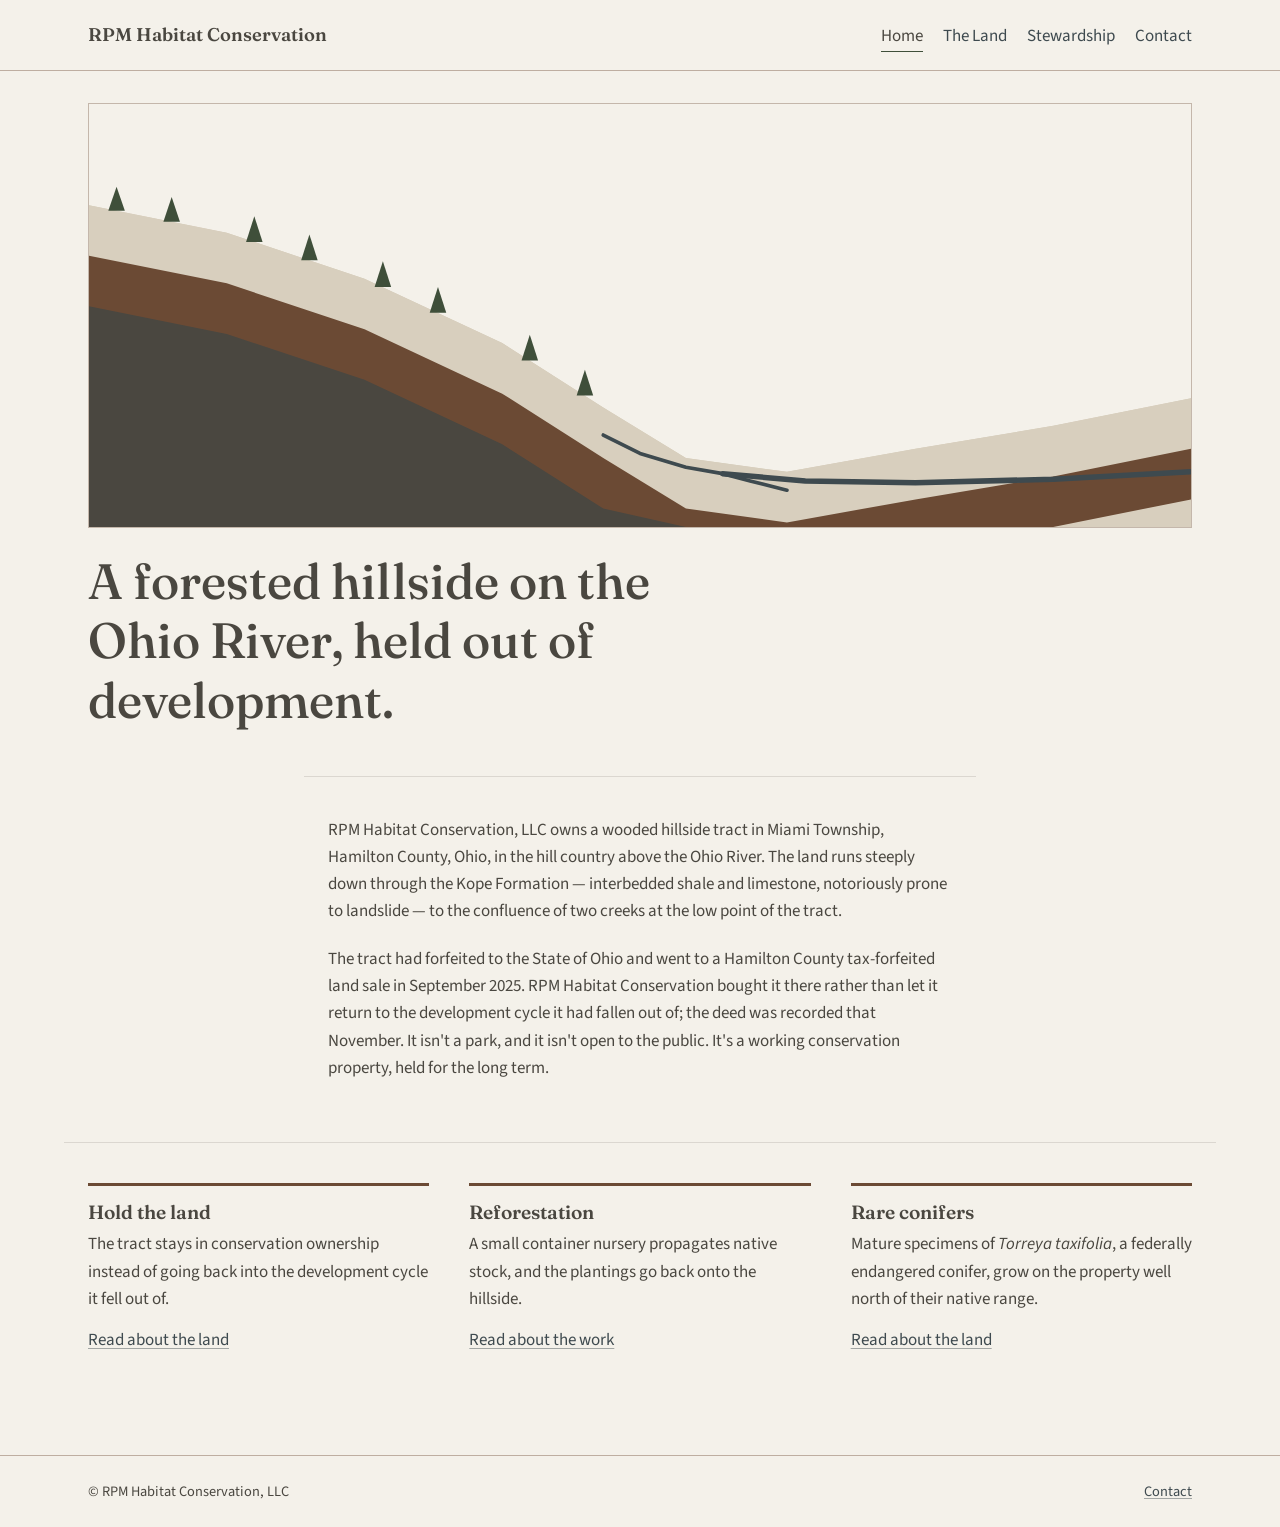
==== index.html @ 43ec8411 "Build static site for RPM Habitat Conservation, LLC Four-page static HTML/CSS site (home, land, stew" ====
<!doctype html>
<html lang="en">
<head>
<meta charset="utf-8">
<meta name="viewport" content="width=device-width, initial-scale=1">
<title>RPM Habitat Conservation</title>
<meta name="description" content="RPM Habitat Conservation, LLC holds a wooded hillside tract above the Ohio River in Hamilton County, Ohio, out of the development cycle it fell out of.">
<link rel="canonical" href="/">
<meta property="og:title" content="RPM Habitat Conservation">
<meta property="og:description" content="A forested hillside on the Ohio River, held out of development.">
<meta property="og:image" content="/assets/img/og-image.png">
<meta property="og:type" content="website">
<meta name="twitter:card" content="summary_large_image">
<link rel="preconnect" href="https://fonts.googleapis.com">
<link rel="preconnect" href="https://fonts.gstatic.com" crossorigin>
<link href="https://fonts.googleapis.com/css2?family=Fraunces:opsz,wght@9..144,500;9..144,600&family=Source+Sans+3:wght@400;600&display=swap" rel="stylesheet">
<link rel="stylesheet" href="styles.css">
</head>
<body>
<a class="skip-link" href="#main">Skip to content</a>

<header class="site-header">
  <div class="wrap">
    <a class="site-title" href="/">RPM Habitat Conservation</a>
    <nav class="site-nav" aria-label="Primary">
      <ul>
        <li><a href="/" aria-current="page">Home</a></li>
        <li><a href="/land.html">The Land</a></li>
        <li><a href="/stewardship.html">Stewardship</a></li>
        <li><a href="/contact.html">Contact</a></li>
      </ul>
    </nav>
  </div>
</header>

<main id="main">

  <section class="hero wrap">
    <img class="hero-art" src="/assets/img/hillside-hero.svg" alt="" width="1200" height="460">
    <div class="hero-heading">
      <h1>A forested hillside on the Ohio River, held out of development.</h1>
    </div>
  </section>

  <section class="section section-narrow wrap">
    <p>RPM Habitat Conservation, LLC owns a wooded hillside tract in Miami Township, Hamilton County, Ohio, in the hill country above the Ohio River. The land runs steeply down through the Kope Formation — interbedded shale and limestone, notoriously prone to landslide — to the confluence of two creeks at the low point of the tract.</p>
    <p>The tract had forfeited to the State of Ohio and went to a Hamilton County tax-forfeited land sale in September 2025. RPM Habitat Conservation bought it there rather than let it return to the development cycle it had fallen out of; the deed was recorded that November. It isn't a park, and it isn't open to the public. It's a working conservation property, held for the long term.</p>
  </section>

  <section class="section wrap">
    <div class="activities">
      <div class="activity">
        <h3>Hold the land</h3>
        <p>The tract stays in conservation ownership instead of going back into the development cycle it fell out of.</p>
        <p><a href="/land.html">Read about the land</a></p>
      </div>
      <div class="activity">
        <h3>Reforestation</h3>
        <p>A small container nursery propagates native stock, and the plantings go back onto the hillside.</p>
        <p><a href="/stewardship.html">Read about the work</a></p>
      </div>
      <div class="activity">
        <h3>Rare conifers</h3>
        <p>Mature specimens of <em>Torreya taxifolia</em>, a federally endangered conifer, grow on the property well north of their native range.</p>
        <p><a href="/land.html">Read about the land</a></p>
      </div>
    </div>
  </section>

</main>

<footer class="site-footer">
  <div class="wrap">
    <span>&copy; RPM Habitat Conservation, LLC</span>
    <!-- TODO: insert the contact email you want published -->
    <a href="/contact.html">Contact</a>
  </div>
</footer>

</body>
</html>
---- styles.css ----
/* RPM Habitat Conservation — shared stylesheet
   Palette: wet shale grey, limestone buff, winter oak brown, creek-water slate,
   one restrained living green (torreya). */

:root {
  --shale: #4A4740;
  --buff: #D8CFBE;
  --oak: #6B4A34;
  --slate: #3E4A4F;
  --torreya: #3F4F3A;
  --paper: #F4F1EA;

  --serif: "Fraunces", Georgia, "Times New Roman", serif;
  --sans: "Source Sans 3", -apple-system, BlinkMacSystemFont, "Segoe UI", sans-serif;

  --measure: 42rem;
  --wide: 72rem;
}

*, *::before, *::after {
  box-sizing: border-box;
}

html {
  scroll-behavior: smooth;
}

body {
  margin: 0;
  background: var(--paper);
  color: var(--shale);
  font-family: var(--sans);
  font-size: 1.0625rem;
  line-height: 1.6;
}

h1, h2, h3 {
  font-family: var(--serif);
  font-weight: 600;
  line-height: 1.2;
  color: var(--shale);
  margin: 0 0 0.6em;
}

h1 { font-size: clamp(2rem, 1.5rem + 2vw, 3.1rem); font-weight: 500; }
h2 { font-size: clamp(1.4rem, 1.2rem + 1vw, 1.9rem); }
h3 { font-size: 1.2rem; }

p {
  margin: 0 0 1.2em;
  max-width: var(--measure);
}

a {
  color: var(--slate);
  text-decoration: underline;
  text-decoration-color: color-mix(in srgb, var(--slate) 45%, transparent);
  text-underline-offset: 0.15em;
}

a:hover {
  color: var(--oak);
}

a:focus-visible,
button:focus-visible,
[tabindex]:focus-visible {
  outline: 3px solid var(--torreya);
  outline-offset: 3px;
}

img {
  max-width: 100%;
  display: block;
}

.wrap {
  width: 100%;
  max-width: var(--wide);
  margin-inline: auto;
  padding-inline: 1.5rem;
}

/* Skip link */
.skip-link {
  position: absolute;
  left: -999px;
  top: auto;
  background: var(--paper);
  color: var(--shale);
  padding: 0.75em 1em;
  border: 1px solid var(--shale);
  z-index: 100;
}

.skip-link:focus {
  left: 1rem;
  top: 1rem;
}

/* Header / nav */
.site-header {
  border-bottom: 1px solid color-mix(in srgb, var(--oak) 40%, transparent);
}

.site-header .wrap {
  display: flex;
  flex-wrap: wrap;
  align-items: baseline;
  justify-content: space-between;
  gap: 0.5rem 1.5rem;
  padding-block: 1.25rem;
}

.site-title {
  font-family: var(--serif);
  font-size: 1.15rem;
  font-weight: 600;
  color: var(--shale);
  text-decoration: none;
}

.site-title:hover {
  color: var(--shale);
}

.site-nav ul {
  display: flex;
  flex-wrap: wrap;
  gap: 1.25rem;
  list-style: none;
  margin: 0;
  padding: 0;
}

.site-nav a {
  text-decoration: none;
  color: var(--slate);
  border-bottom: 1px solid transparent;
  padding-bottom: 0.15em;
}

.site-nav a:hover {
  border-bottom-color: var(--oak);
}

.site-nav a[aria-current="page"] {
  color: var(--shale);
  border-bottom-color: var(--torreya);
}

/* Hero */
.hero {
  padding-block: 2rem 1rem;
}

.hero-art {
  width: 100%;
  height: auto;
  border: 1px solid color-mix(in srgb, var(--oak) 35%, transparent);
}

.hero-heading {
  max-width: 38rem;
  margin-top: 1.5rem;
}

/* Sections */
.section {
  padding-block: 2.5rem;
  border-top: 1px solid color-mix(in srgb, var(--shale) 15%, transparent);
}

.section:first-of-type {
  border-top: none;
}

.section-narrow {
  max-width: var(--measure);
}

/* Three-block summary (plain blocks, no cards) */
.activities {
  display: grid;
  grid-template-columns: 1fr;
  gap: 2rem;
}

@media (min-width: 46rem) {
  .activities {
    grid-template-columns: repeat(3, 1fr);
    gap: 2.5rem;
  }
}

.activity {
  border-top: 3px solid var(--oak);
  padding-top: 0.9rem;
}

.activity h3 {
  margin-bottom: 0.4em;
}

.activity p {
  margin-bottom: 0.8em;
}

/* Long-form article pages */
.article p,
.article li {
  max-width: var(--measure);
}

.article .lede {
  font-family: var(--serif);
  font-size: 1.25rem;
  color: var(--shale);
}

.article hr {
  border: none;
  border-top: 1px solid color-mix(in srgb, var(--oak) 45%, transparent);
  width: 4rem;
  margin: 2.5rem 0;
}

/* Photo placeholder (clearly labeled, until real photographs are supplied) */
.photo-placeholder {
  aspect-ratio: 16 / 10;
  width: 100%;
  max-width: var(--wide);
  border: 1px dashed color-mix(in srgb, var(--shale) 55%, transparent);
  background: var(--buff);
  display: flex;
  align-items: center;
  justify-content: center;
  text-align: center;
  color: var(--shale);
  font-size: 0.95rem;
  padding: 1rem;
  margin-block: 1.5rem;
}

/* Further reading / allies */
.further-reading ul {
  padding-left: 1.1rem;
}

.further-reading li {
  margin-bottom: 0.5em;
}

/* Contact */
.contact-email {
  font-family: var(--serif);
  font-size: 1.3rem;
}

/* Footer */
.site-footer {
  border-top: 1px solid color-mix(in srgb, var(--oak) 40%, transparent);
  margin-top: 3rem;
}

.site-footer .wrap {
  padding-block: 1.5rem;
  font-size: 0.9rem;
  color: var(--shale);
  display: flex;
  flex-wrap: wrap;
  gap: 0.5rem 1.5rem;
  justify-content: space-between;
}

.site-footer a {
  color: var(--slate);
}

@media (prefers-reduced-motion: reduce) {
  html {
    scroll-behavior: auto;
  }
  * {
    transition: none !important;
    animation: none !important;
  }
}
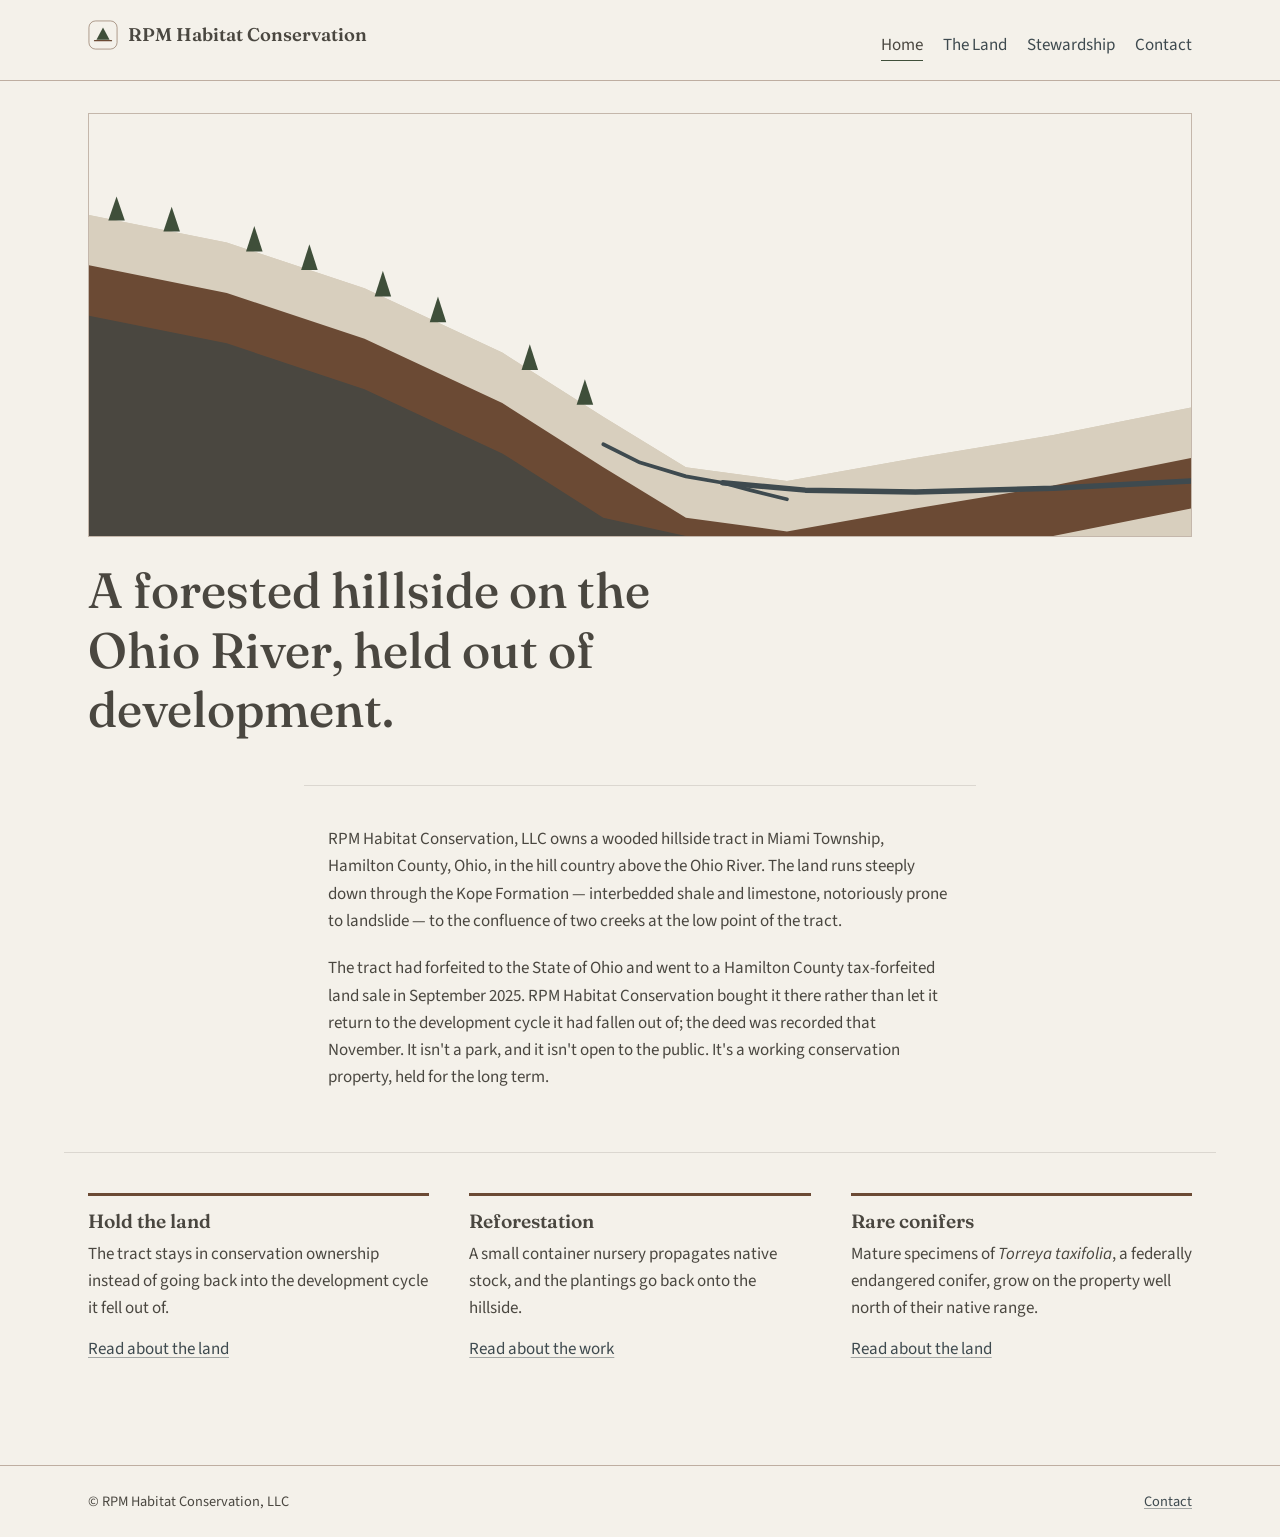
==== commit a88f873c: "Add simple header icon and favicon; document real Bluehost docroot Small conifer-on-ridge mark (same" ====
--- a/index.html
+++ b/index.html
@@ -15,13 +15,14 @@
 <link rel="preconnect" href="https://fonts.gstatic.com" crossorigin>
 <link href="https://fonts.googleapis.com/css2?family=Fraunces:opsz,wght@9..144,500;9..144,600&family=Source+Sans+3:wght@400;600&display=swap" rel="stylesheet">
 <link rel="stylesheet" href="styles.css">
+<link rel="icon" type="image/svg+xml" href="/assets/img/icon.svg">
 </head>
 <body>
 <a class="skip-link" href="#main">Skip to content</a>
 
 <header class="site-header">
   <div class="wrap">
-    <a class="site-title" href="/">RPM Habitat Conservation</a>
+    <a class="site-title" href="/"><img class="site-icon" src="/assets/img/icon.svg" alt="" width="28" height="28">RPM Habitat Conservation</a>
     <nav class="site-nav" aria-label="Primary">
       <ul>
         <li><a href="/" aria-current="page">Home</a></li>
--- a/styles.css
+++ b/styles.css
@@ -113,11 +113,20 @@
 }
 
 .site-title {
+  display: inline-flex;
+  align-items: center;
+  gap: 0.6rem;
   font-family: var(--serif);
   font-size: 1.15rem;
   font-weight: 600;
   color: var(--shale);
   text-decoration: none;
+}
+
+.site-icon {
+  width: 1.9rem;
+  height: 1.9rem;
+  flex-shrink: 0;
 }
 
 .site-title:hover {
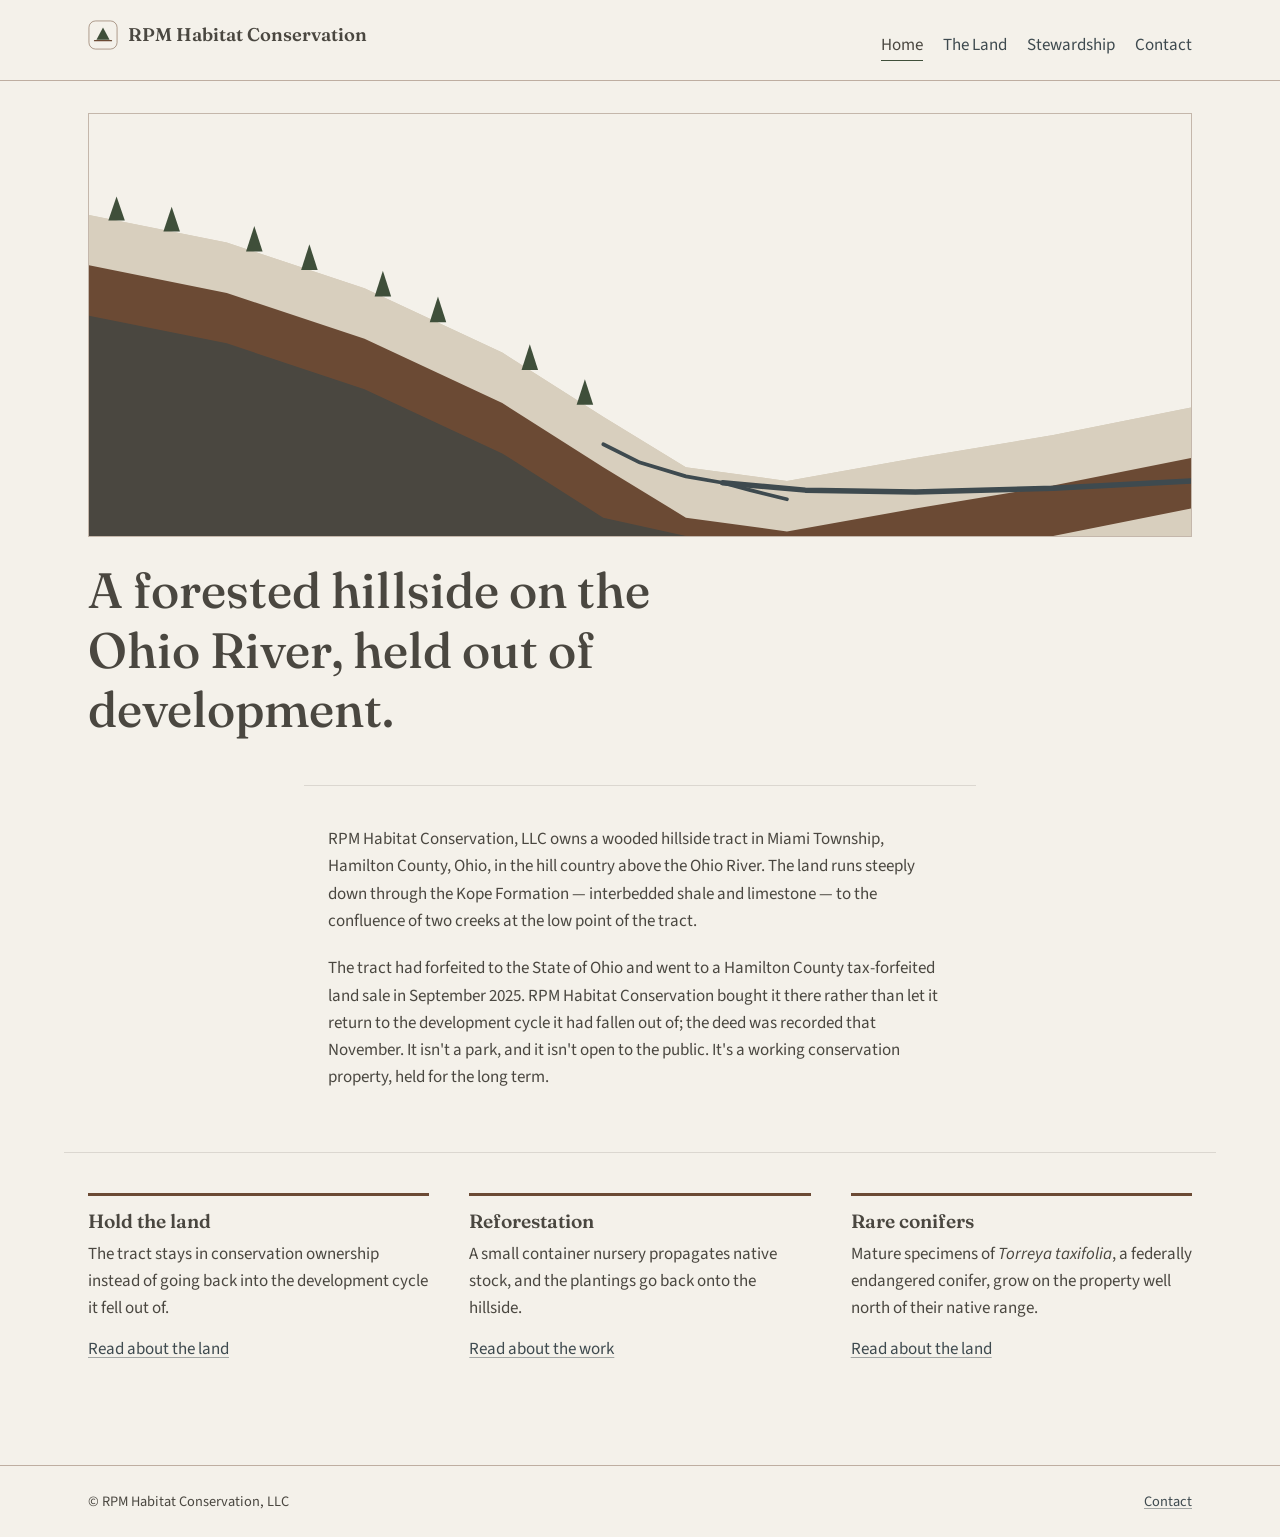
==== commit 32bbfdaf: "Add chestnut and buffalo clover; remove landslide/instability framing Land page's torreya section is" ====
--- a/index.html
+++ b/index.html
@@ -44,7 +44,7 @@
   </section>
 
   <section class="section section-narrow wrap">
-    <p>RPM Habitat Conservation, LLC owns a wooded hillside tract in Miami Township, Hamilton County, Ohio, in the hill country above the Ohio River. The land runs steeply down through the Kope Formation — interbedded shale and limestone, notoriously prone to landslide — to the confluence of two creeks at the low point of the tract.</p>
+    <p>RPM Habitat Conservation, LLC owns a wooded hillside tract in Miami Township, Hamilton County, Ohio, in the hill country above the Ohio River. The land runs steeply down through the Kope Formation — interbedded shale and limestone — to the confluence of two creeks at the low point of the tract.</p>
     <p>The tract had forfeited to the State of Ohio and went to a Hamilton County tax-forfeited land sale in September 2025. RPM Habitat Conservation bought it there rather than let it return to the development cycle it had fallen out of; the deed was recorded that November. It isn't a park, and it isn't open to the public. It's a working conservation property, held for the long term.</p>
   </section>
 
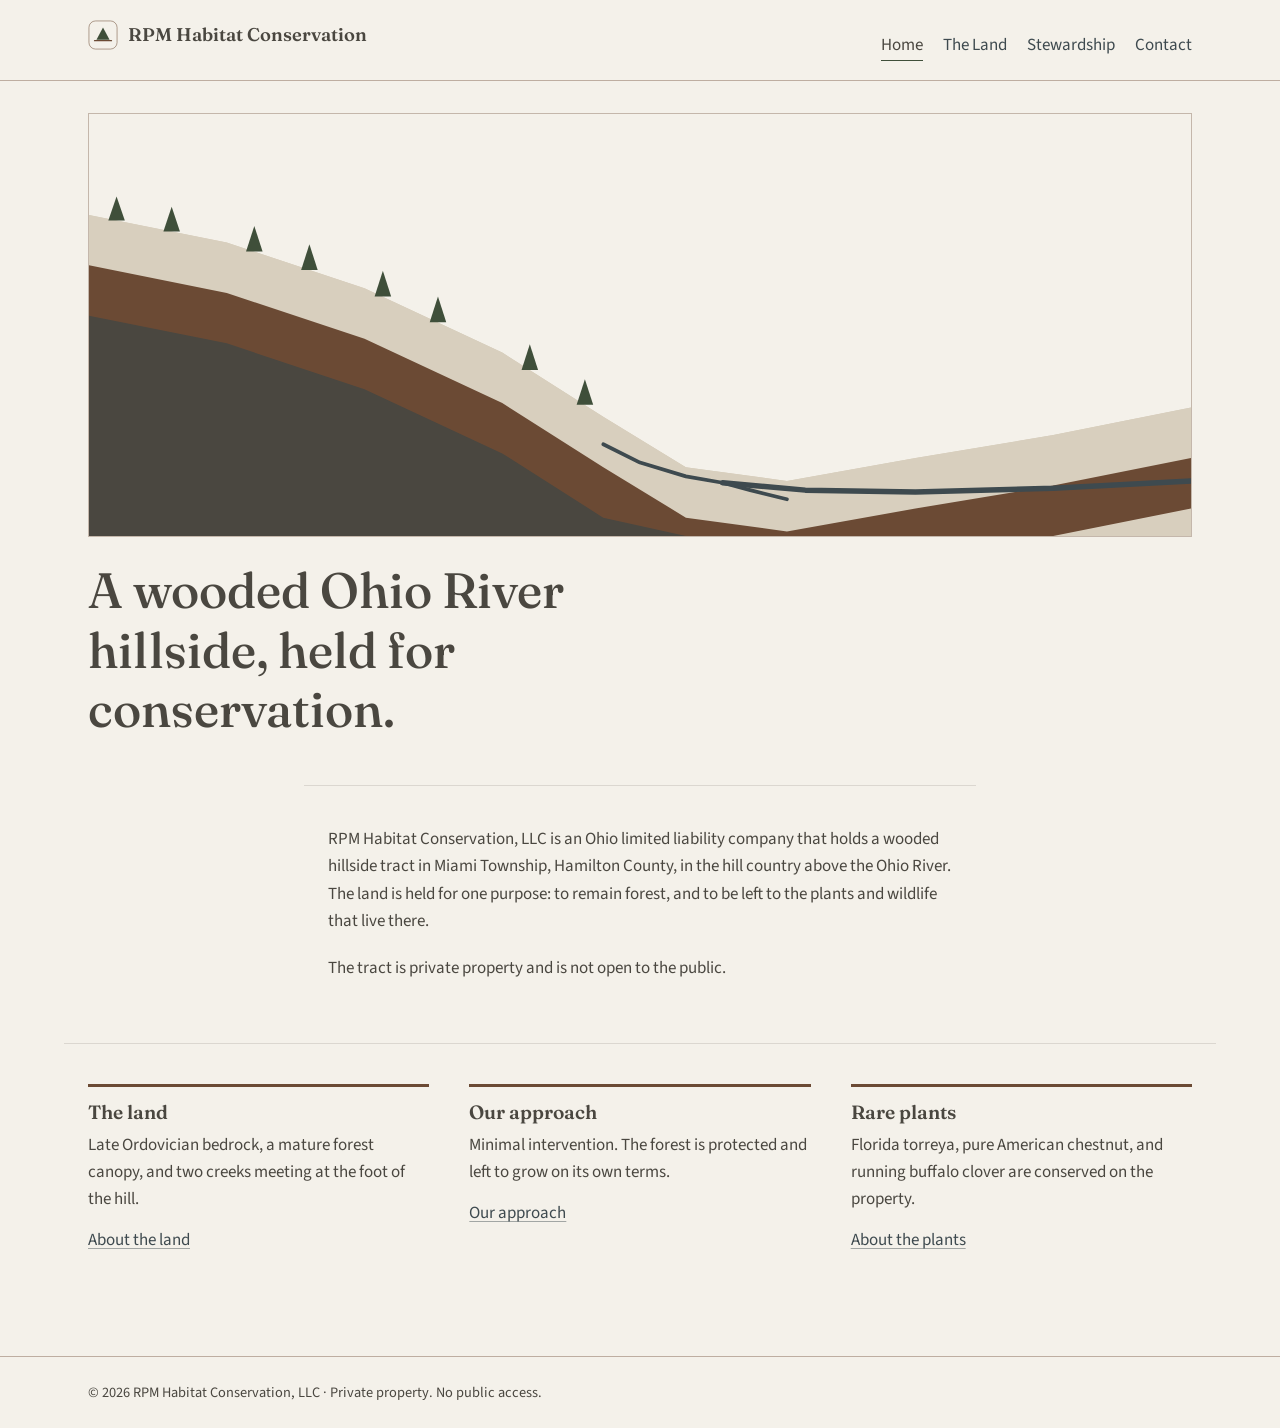
==== commit d8fcc069: "Formal copy revision; remove acquisition, nursery, and site-condition language; add land history Co-" ====
--- a/index.html
+++ b/index.html
@@ -4,10 +4,10 @@
 <meta charset="utf-8">
 <meta name="viewport" content="width=device-width, initial-scale=1">
 <title>RPM Habitat Conservation</title>
-<meta name="description" content="RPM Habitat Conservation, LLC holds a wooded hillside tract above the Ohio River in Hamilton County, Ohio, out of the development cycle it fell out of.">
+<meta name="description" content="RPM Habitat Conservation, LLC holds a wooded Ohio River hillside in Hamilton County, Ohio, for long-term conservation.">
 <link rel="canonical" href="/">
 <meta property="og:title" content="RPM Habitat Conservation">
-<meta property="og:description" content="A forested hillside on the Ohio River, held out of development.">
+<meta property="og:description" content="RPM Habitat Conservation, LLC holds a wooded Ohio River hillside in Hamilton County, Ohio, for long-term conservation.">
 <meta property="og:image" content="/assets/img/og-image.png">
 <meta property="og:type" content="website">
 <meta name="twitter:card" content="summary_large_image">
@@ -39,31 +39,31 @@
   <section class="hero wrap">
     <img class="hero-art" src="/assets/img/hillside-hero.svg" alt="" width="1200" height="460">
     <div class="hero-heading">
-      <h1>A forested hillside on the Ohio River, held out of development.</h1>
+      <h1>A wooded Ohio River hillside, held for conservation.</h1>
     </div>
   </section>
 
   <section class="section section-narrow wrap">
-    <p>RPM Habitat Conservation, LLC owns a wooded hillside tract in Miami Township, Hamilton County, Ohio, in the hill country above the Ohio River. The land runs steeply down through the Kope Formation — interbedded shale and limestone — to the confluence of two creeks at the low point of the tract.</p>
-    <p>The tract had forfeited to the State of Ohio and went to a Hamilton County tax-forfeited land sale in September 2025. RPM Habitat Conservation bought it there rather than let it return to the development cycle it had fallen out of; the deed was recorded that November. It isn't a park, and it isn't open to the public. It's a working conservation property, held for the long term.</p>
+    <p>RPM Habitat Conservation, LLC is an Ohio limited liability company that holds a wooded hillside tract in Miami Township, Hamilton County, in the hill country above the Ohio River. The land is held for one purpose: to remain forest, and to be left to the plants and wildlife that live there.</p>
+    <p>The tract is private property and is not open to the public.</p>
   </section>
 
   <section class="section wrap">
     <div class="activities">
       <div class="activity">
-        <h3>Hold the land</h3>
-        <p>The tract stays in conservation ownership instead of going back into the development cycle it fell out of.</p>
-        <p><a href="/land.html">Read about the land</a></p>
+        <h3>The land</h3>
+        <p>Late Ordovician bedrock, a mature forest canopy, and two creeks meeting at the foot of the hill.</p>
+        <p><a href="/land.html">About the land</a></p>
       </div>
       <div class="activity">
-        <h3>Reforestation</h3>
-        <p>A small container nursery propagates native stock, and the plantings go back onto the hillside.</p>
-        <p><a href="/stewardship.html">Read about the work</a></p>
+        <h3>Our approach</h3>
+        <p>Minimal intervention. The forest is protected and left to grow on its own terms.</p>
+        <p><a href="/stewardship.html">Our approach</a></p>
       </div>
       <div class="activity">
-        <h3>Rare conifers</h3>
-        <p>Mature specimens of <em>Torreya taxifolia</em>, a federally endangered conifer, grow on the property well north of their native range.</p>
-        <p><a href="/land.html">Read about the land</a></p>
+        <h3>Rare plants</h3>
+        <p>Florida torreya, pure American chestnut, and running buffalo clover are conserved on the property.</p>
+        <p><a href="/land.html#plants">About the plants</a></p>
       </div>
     </div>
   </section>
@@ -72,9 +72,7 @@
 
 <footer class="site-footer">
   <div class="wrap">
-    <span>&copy; RPM Habitat Conservation, LLC</span>
-    <!-- TODO: insert the contact email you want published -->
-    <a href="/contact.html">Contact</a>
+    <span>&copy; 2026 RPM Habitat Conservation, LLC · Private property. No public access.</span>
   </div>
 </footer>
 
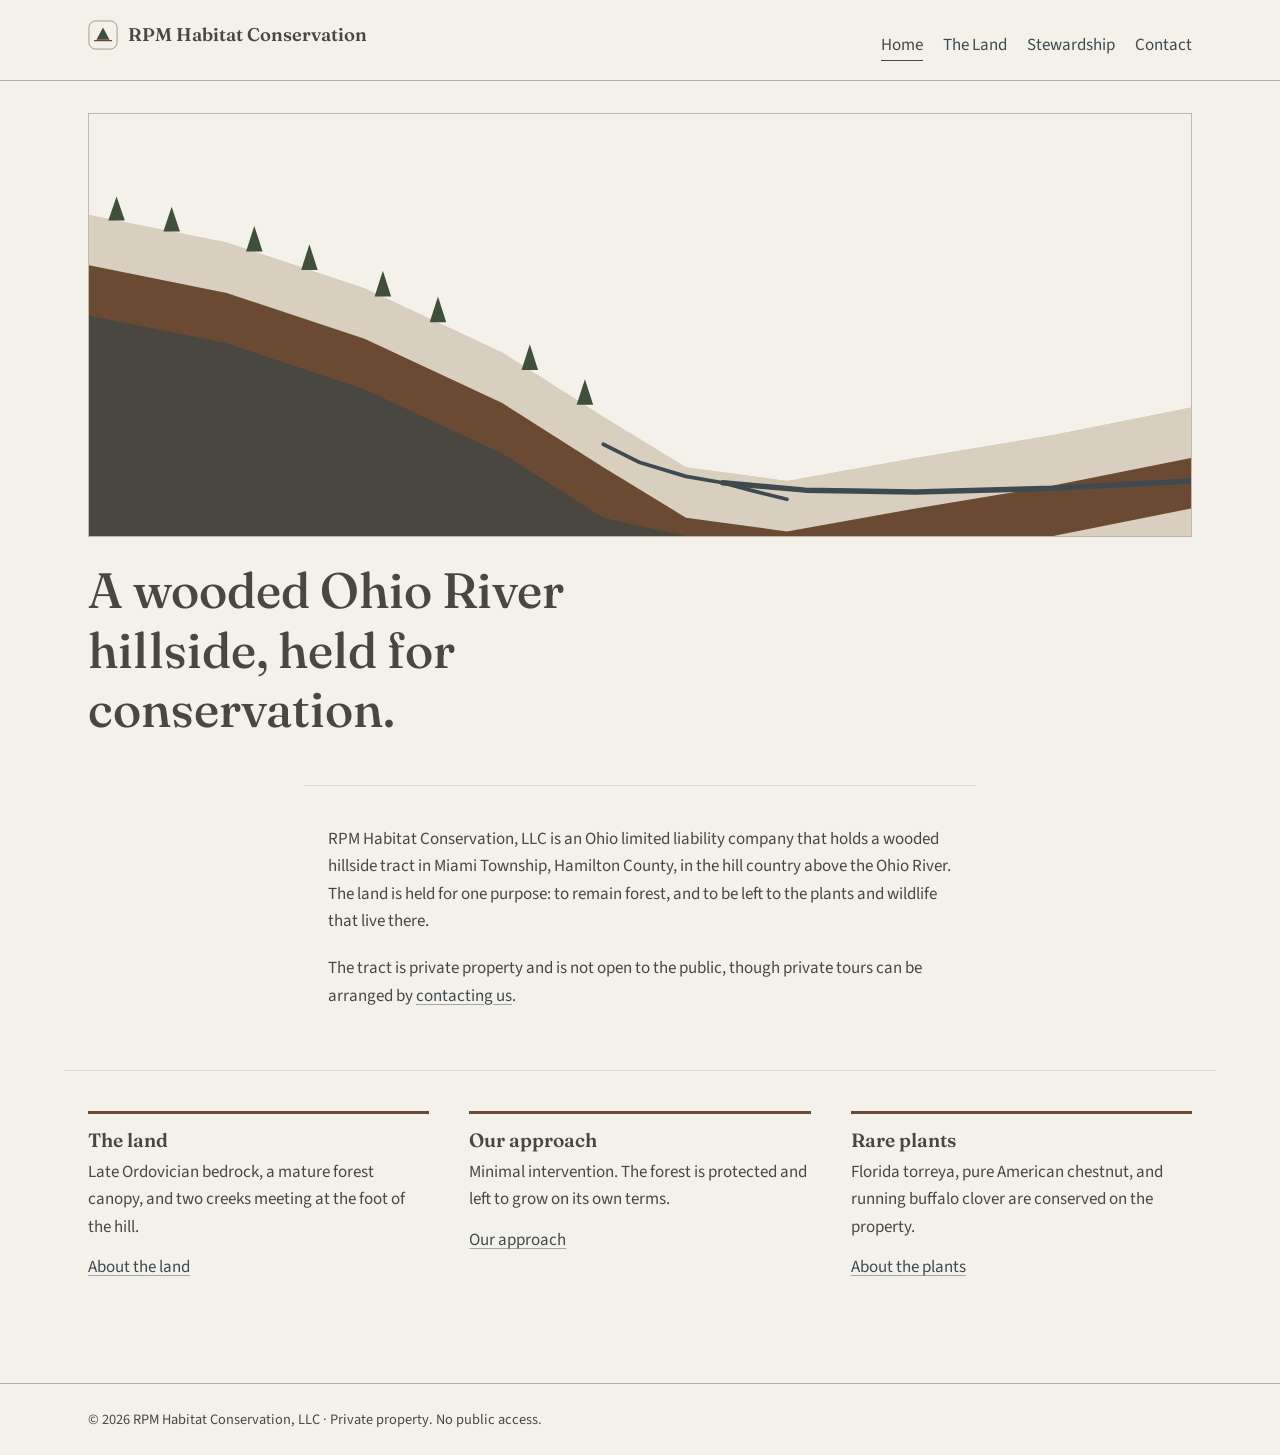
==== commit 92508411: "Add buffalo clover photo; add private-tour note to home page Running buffalo clover photo processed " ====
--- a/index.html
+++ b/index.html
@@ -45,7 +45,7 @@
 
   <section class="section section-narrow wrap">
     <p>RPM Habitat Conservation, LLC is an Ohio limited liability company that holds a wooded hillside tract in Miami Township, Hamilton County, in the hill country above the Ohio River. The land is held for one purpose: to remain forest, and to be left to the plants and wildlife that live there.</p>
-    <p>The tract is private property and is not open to the public.</p>
+    <p>The tract is private property and is not open to the public, though private tours can be arranged by <a href="/contact.html">contacting us</a>.</p>
   </section>
 
   <section class="section wrap">
--- a/styles.css
+++ b/styles.css
@@ -251,6 +251,16 @@
   margin-block: 1.5rem;
 }
 
+.plant-photo {
+  max-width: 100%;
+  max-height: 620px;
+  width: auto;
+  height: auto;
+  display: block;
+  margin-block: 1.5rem;
+  border: 1px solid color-mix(in srgb, var(--oak) 35%, transparent);
+}
+
 /* Further reading / allies */
 .further-reading ul {
   padding-left: 1.1rem;
